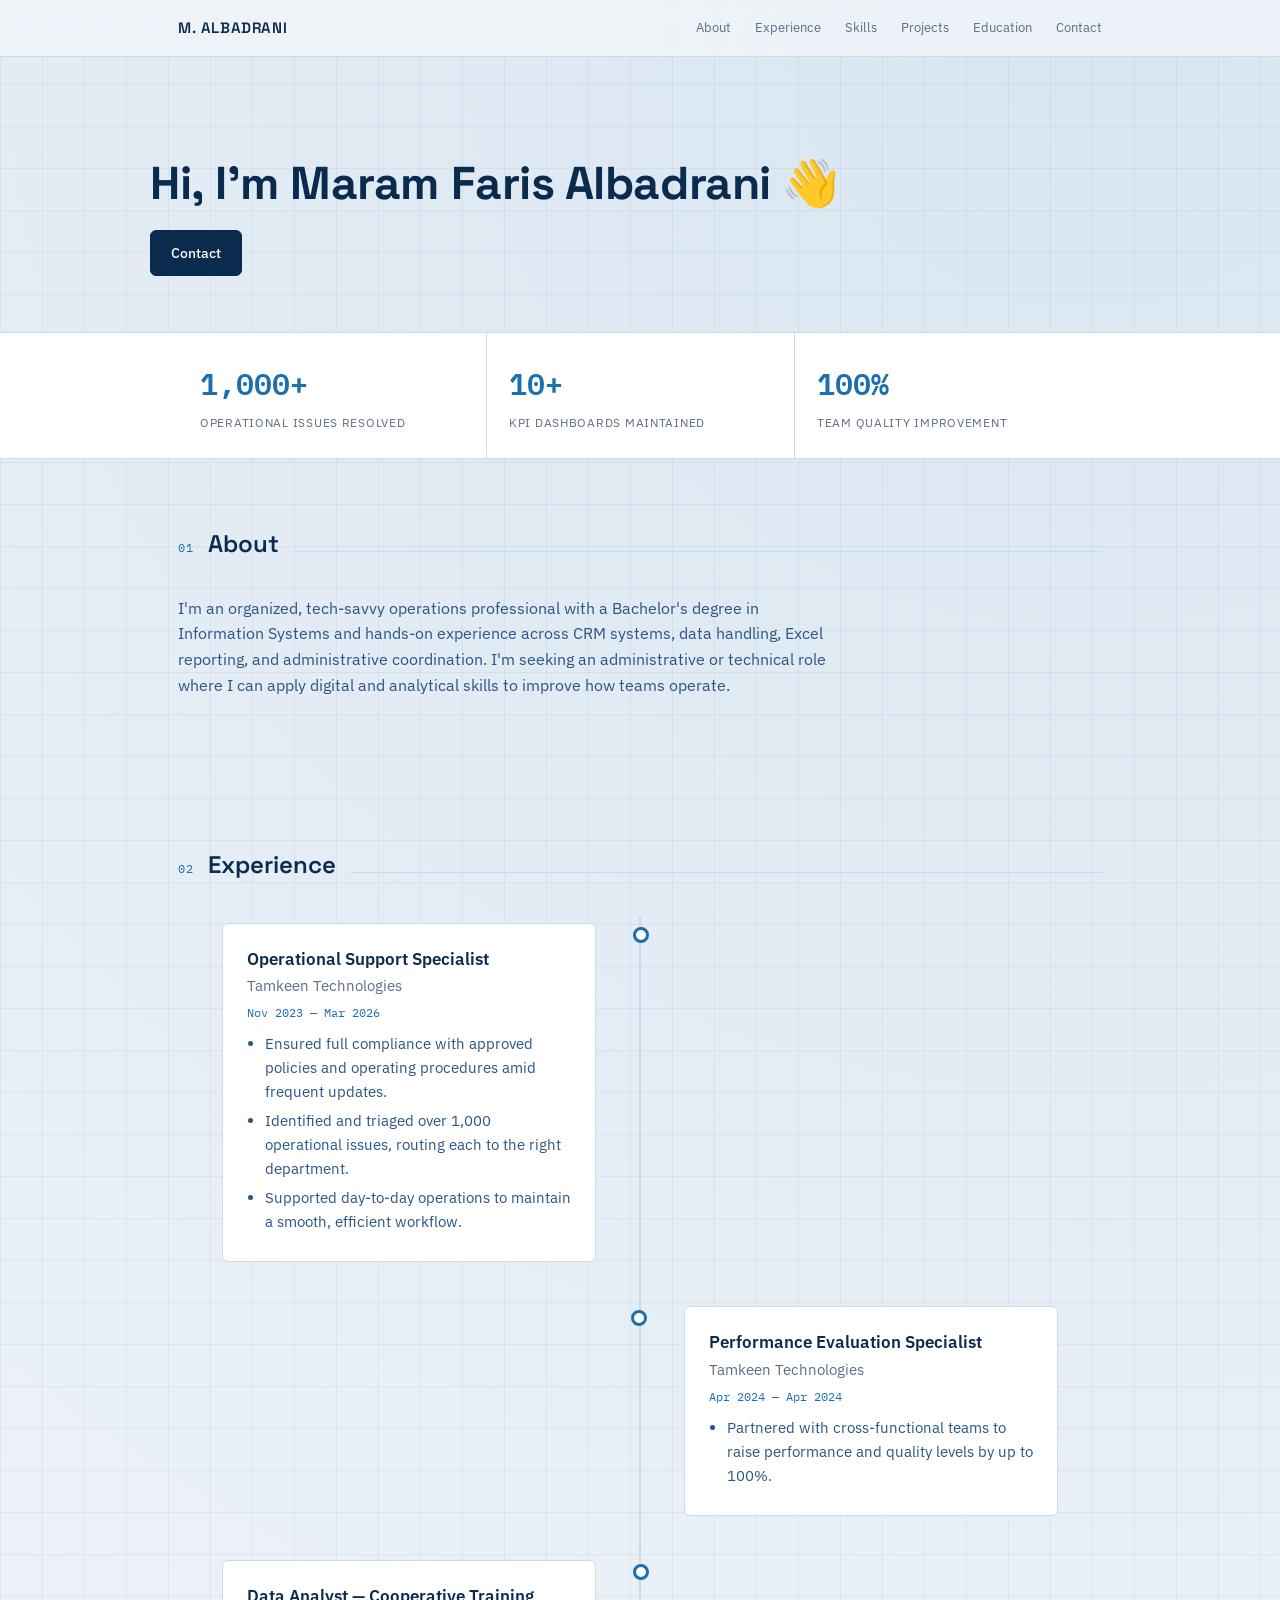
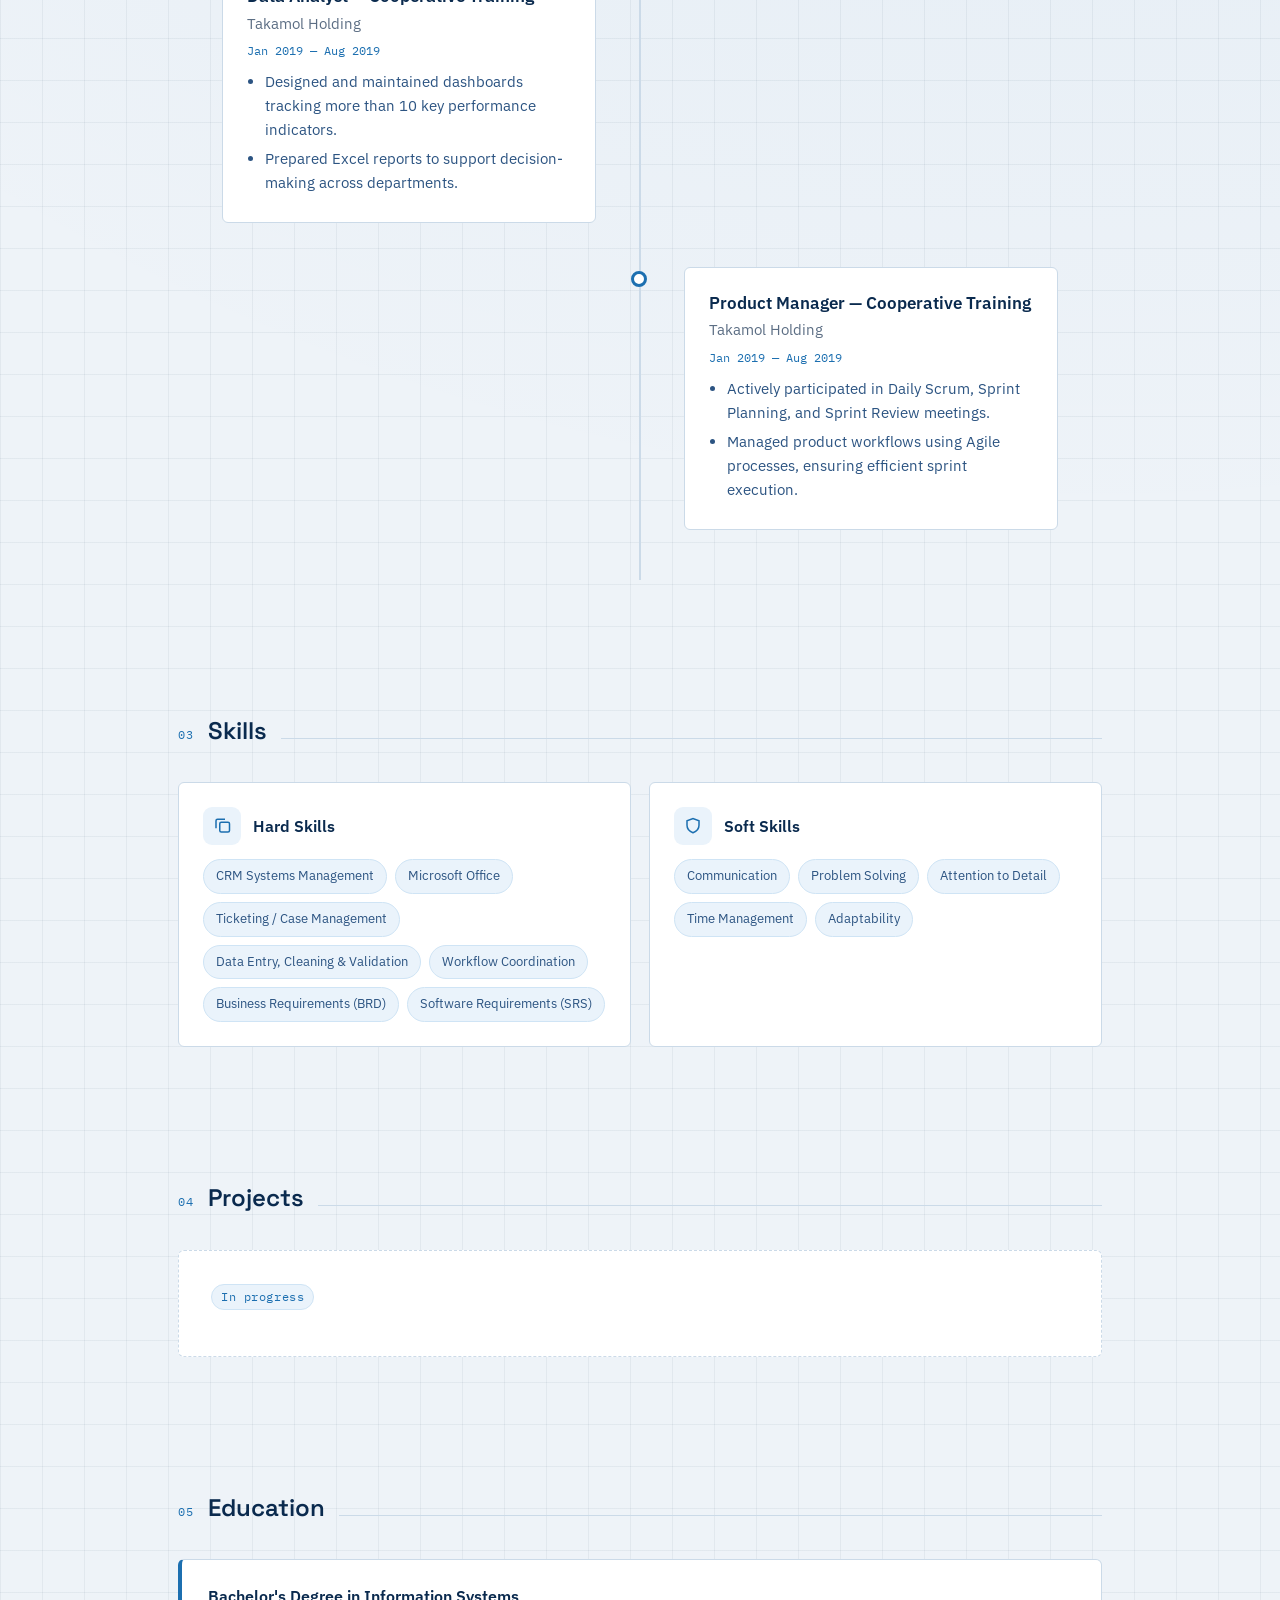
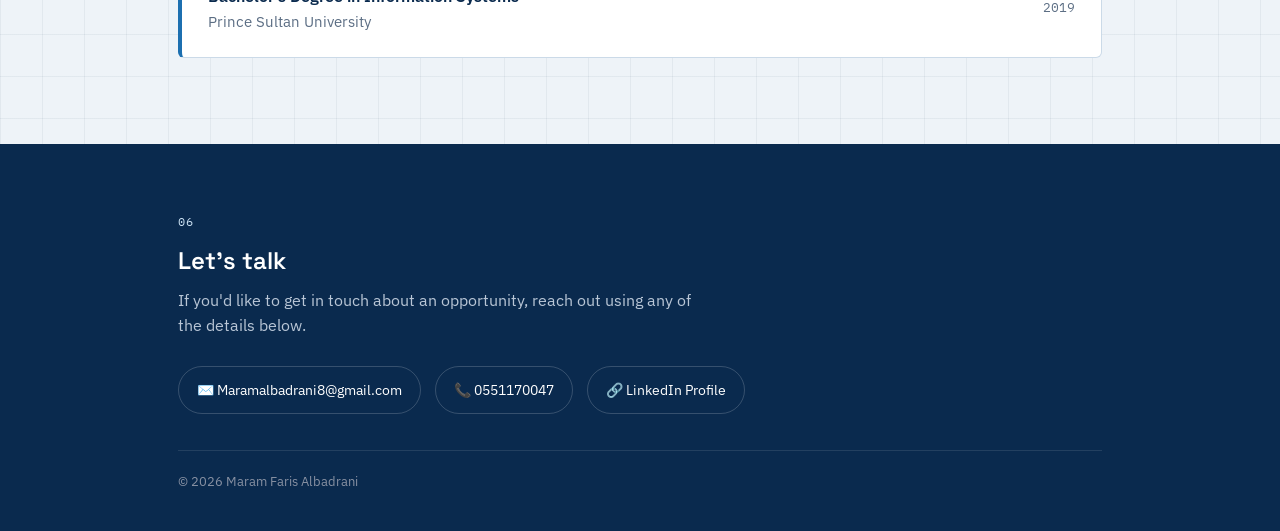
==== index (6).html @ d155d816 "Add files via upload" ====
<!DOCTYPE html>
<html lang="en">
<head>
<meta charset="UTF-8">
<meta name="viewport" content="width=device-width, initial-scale=1.0">
<title>Maram Faris Albadrani — Operations Support Specialist</title>
<meta property="og:title" content="Maram Faris Albadrani — Operations Support Specialist">
<meta property="og:description" content="Portfolio: CRM systems, data reporting, and workflow coordination.">
<meta property="og:image" content="https://REPLACE-WITH-YOUR-NETLIFY-URL/portfolio-preview.png">
<meta property="og:type" content="website">
<meta property="og:url" content="https://REPLACE-WITH-YOUR-NETLIFY-URL/">
<meta name="twitter:card" content="summary_large_image">
<link rel="preconnect" href="https://fonts.googleapis.com">
<link href="https://fonts.googleapis.com/css2?family=Space+Grotesk:wght@400;500;600;700&family=IBM+Plex+Sans:wght@400;500;600&family=IBM+Plex+Mono:wght@400;500;600&display=swap" rel="stylesheet">
<style>
  :root{
    --ink:#0A2A4E;
    --ink-soft:#2C5482;
    --paper:#EEF3F8;
    --panel:#FFFFFF;
    --line:#CBDAE8;
    --accent:#1C6FB0;
    --accent-soft:#CFE4F5;
    --accent-pale:#EAF3FB;
    --teal:#2E6F9E;
    --text:#152238;
    --text-mute:#5C6E84;
    --radius:6px;
  }
  *{box-sizing:border-box;}
  html{scroll-behavior:smooth;}
  body{
    margin:0;
    background-color:var(--paper);
    background-image:
      linear-gradient(rgba(10,42,78,0.055) 1px, transparent 1px),
      linear-gradient(90deg, rgba(10,42,78,0.055) 1px, transparent 1px),
      radial-gradient(circle at 85% 0%, rgba(28,111,176,0.10), transparent 55%);
    background-size:42px 42px, 42px 42px, 100% 100%;
    color:var(--text);
    font-family:'IBM Plex Sans', sans-serif;
    line-height:1.6;
    -webkit-font-smoothing:antialiased;
  }
  a{color:inherit;}
  .wrap{max-width:980px;margin:0 auto;padding:0 28px;}
  svg{display:block;}

  header{
    position:sticky;top:0;z-index:20;
    background:rgba(238,243,248,0.92);
    backdrop-filter:blur(6px);
    border-bottom:1px solid var(--line);
  }
  .nav{
    display:flex;align-items:center;justify-content:space-between;
    max-width:980px;margin:0 auto;padding:16px 28px;
  }
  .nav-name{
    font-family:'Space Grotesk',sans-serif;
    font-weight:600;font-size:15px;letter-spacing:.04em;
    color:var(--ink);
  }
  .nav-links{display:flex;gap:24px;font-size:13px;color:var(--text-mute);}
  .nav-links a{text-decoration:none;transition:color .15s;}
  .nav-links a:hover{color:var(--accent);}

  .hero{padding:100px 0 56px;}
  h1{
    font-family:'Space Grotesk',sans-serif;
    font-size:clamp(30px,5.2vw,46px);
    line-height:1.15;
    margin:0 0 20px;
    color:var(--ink);
    font-weight:700;
    letter-spacing:-0.01em;
  }
  .hero-wave{color:var(--accent);}
  .hero-cta{display:flex;gap:12px;flex-wrap:wrap;}
  .btn{
    display:inline-flex;align-items:center;gap:8px;
    padding:11px 20px;font-size:14px;font-weight:500;
    border-radius:var(--radius);text-decoration:none;
    border:1px solid var(--ink);transition:all .18s;
    font-family:'IBM Plex Sans',sans-serif;
  }
  .btn-primary{background:var(--ink);color:#fff;}
  .btn-primary:hover{background:var(--accent);border-color:var(--accent);}
  .btn-ghost{background:transparent;color:var(--ink);}
  .btn-ghost:hover{background:var(--ink);color:#fff;}

  .metrics{border-top:1px solid var(--line);border-bottom:1px solid var(--line);background:var(--panel);}
  .metrics-inner{max-width:980px;margin:0 auto;padding:0 28px;display:grid;grid-template-columns:repeat(3,1fr);}
  .metric{padding:26px 22px;border-left:1px solid var(--line);}
  .metric:first-child{border-left:none;}
  .metric-num{font-family:'IBM Plex Mono',monospace;font-size:30px;font-weight:600;color:var(--accent);}
  .metric-label{font-size:12px;color:var(--text-mute);margin-top:6px;text-transform:uppercase;letter-spacing:.06em;}

  section{padding:66px 0;}
  .section-head{display:flex;align-items:baseline;gap:14px;margin-bottom:32px;}
  .section-tag{font-family:'IBM Plex Mono',monospace;font-size:12px;color:var(--accent);letter-spacing:.08em;}
  h2{font-family:'Space Grotesk',sans-serif;font-size:24px;font-weight:600;color:var(--ink);margin:0;}
  .rule{flex:1;height:1px;background:var(--line);}

  .about p{max-width:660px;color:var(--ink-soft);font-size:16px;}

  .timeline{position:relative;padding:6px 0;}
  .timeline::before{
    content:"";position:absolute;left:50%;top:0;bottom:0;width:2px;
    background:var(--line);transform:translateX(-50%);
  }
  .job-row{position:relative;width:50%;padding:0 44px 44px;box-sizing:border-box;}
  .job-row:nth-child(odd){left:0;}
  .job-row:nth-child(even){left:50%;}
  .job-row .dot{
    position:absolute;top:4px;width:16px;height:16px;border-radius:50%;
    background:var(--panel);border:3px solid var(--accent);z-index:2;
  }
  .job-row:nth-child(odd) .dot{right:-9px;}
  .job-row:nth-child(even) .dot{left:-9px;}
  .job{
    background:var(--panel);border:1px solid var(--line);
    border-radius:var(--radius);padding:22px 24px;
  }
  .job-top{display:flex;flex-direction:column;gap:2px;margin-bottom:8px;}
  .job-title{font-weight:600;font-size:16.5px;color:var(--ink);}
  .job-co{color:var(--text-mute);font-size:14.5px;}
  .job-dates{
    font-family:'IBM Plex Mono',monospace;font-size:12px;color:var(--accent);
    margin-top:4px;display:inline-block;
  }
  .job ul{margin:10px 0 0;padding-left:18px;color:var(--ink-soft);font-size:15px;}
  .job li{margin-bottom:5px;}

  @media(max-width:768px){
    .timeline::before{left:20px;}
    .job-row{width:100%;left:0!important;padding:0 0 32px 52px;}
    .job-row .dot{left:12px!important;right:auto!important;top:4px;}
  }

  .skills-grid{display:grid;grid-template-columns:repeat(2,1fr);gap:18px;}
  .skill-card{
    background:var(--panel);border:1px solid var(--line);border-radius:var(--radius);
    padding:24px;
  }
  .skill-card-head{display:flex;align-items:center;gap:12px;margin-bottom:14px;}
  .skill-icon{
    width:38px;height:38px;border-radius:9px;background:var(--accent-pale);
    display:flex;align-items:center;justify-content:center;color:var(--accent);flex:none;
  }
  .skill-card h3{margin:0;font-size:15.5px;color:var(--ink);font-weight:600;}
  .tag-row{display:flex;flex-wrap:wrap;gap:8px;}
  .tag{
    font-size:13px;padding:6px 12px;background:var(--accent-pale);
    border:1px solid var(--accent-soft);border-radius:20px;color:var(--ink-soft);
  }

  .project-card{
    border:1px dashed var(--line);background:var(--panel);
    padding:32px;border-radius:var(--radius);text-align:left;
  }
  .project-card .status{
    display:inline-block;font-family:'IBM Plex Mono',monospace;font-size:11.5px;
    color:var(--accent);border:1px solid var(--accent-soft);background:var(--accent-pale);
    padding:3px 9px;border-radius:20px;margin-bottom:14px;letter-spacing:.05em;
  }
  .project-card p{color:var(--text-mute);font-size:15px;margin:0;max-width:520px;}

  .edu-card{
    display:flex;justify-content:space-between;flex-wrap:wrap;gap:8px 20px;align-items:center;
    padding:24px 26px;background:var(--panel);border:1px solid var(--line);
    border-left:4px solid var(--accent);border-radius:var(--radius);
  }
  .edu-degree{font-weight:600;color:var(--ink);}
  .edu-school{color:var(--text-mute);font-size:14.5px;}
  .edu-year{font-family:'IBM Plex Mono',monospace;font-size:13px;color:var(--text-mute);}

  footer{background:var(--ink);color:#EDEFF3;padding:64px 0 40px;margin-top:20px;}
  footer .footer-inner{max-width:980px;margin:0 auto;padding:0 28px;}
  footer h2{color:#fff;}
  footer .section-tag{color:var(--accent-soft);}
  .footer-lede{color:#B9C6D6;max-width:520px;font-size:15.5px;margin:8px 0 28px;}
  .contact-grid{display:flex;gap:14px;flex-wrap:wrap;}
  .contact-pill{
    display:flex;align-items:center;gap:10px;
    padding:12px 18px;border:1px solid rgba(255,255,255,.18);border-radius:30px;
    text-decoration:none;color:#fff;font-size:14px;transition:all .15s;
  }
  .contact-pill:hover{background:var(--accent);border-color:var(--accent);}
  .foot-note{font-size:12.5px;color:#8891A3;margin-top:36px;border-top:1px solid rgba(255,255,255,.1);padding-top:20px;}

  @media(max-width:640px){
    .nav-links{display:none;}
    .hero{padding:64px 0 40px;}
    .eyebrow{margin:0 0 26px;}
    h1{margin:0 0 20px;}
    .metrics-inner{grid-template-columns:1fr;}
    .metric{border-left:none;border-top:1px solid var(--line);}
    .metric:first-child{border-top:none;}
    .skills-grid{grid-template-columns:1fr;}
    .job{flex-direction:column;}
    footer .footer-inner{flex-direction:column;align-items:flex-start;}
  }
</style>
</head>
<body>

<header>
  <div class="nav">
    <div class="nav-name">M. ALBADRANI</div>
    <nav class="nav-links">
      <a href="#about">About</a>
      <a href="#experience">Experience</a>
      <a href="#skills">Skills</a>
      <a href="#projects">Projects</a>
      <a href="#education">Education</a>
      <a href="#contact">Contact</a>
    </nav>
  </div>
</header>

<div class="wrap hero">
  <h1>Hi, I'm Maram Faris Albadrani <span class="hero-wave">👋</span></h1>
  <div class="hero-cta">
    <a class="btn btn-primary" href="mailto:Maramalbadrani8@gmail.com">Contact</a>
  </div>
</div>

<div class="metrics">
  <div class="metrics-inner">
    <div class="metric">
      <div class="metric-num">1,000+</div>
      <div class="metric-label">Operational issues resolved</div>
    </div>
    <div class="metric">
      <div class="metric-num">10+</div>
      <div class="metric-label">KPI dashboards maintained</div>
    </div>
    <div class="metric">
      <div class="metric-num">100%</div>
      <div class="metric-label">Team quality improvement</div>
    </div>
  </div>
</div>

<div class="wrap">

  <section id="about" class="about">
    <div class="section-head">
      <span class="section-tag">01</span>
      <h2>About</h2>
      <div class="rule"></div>
    </div>
    <p>I'm an organized, tech-savvy operations professional with a Bachelor's degree in Information Systems and hands-on experience across CRM systems, data handling, Excel reporting, and administrative coordination. I'm seeking an administrative or technical role where I can apply digital and analytical skills to improve how teams operate.</p>
  </section>

  <section id="experience">
    <div class="section-head">
      <span class="section-tag">02</span>
      <h2>Experience</h2>
      <div class="rule"></div>
    </div>

    <div class="timeline">

      <div class="job-row">
        <span class="dot"></span>
        <div class="job">
          <div class="job-top">
            <div class="job-title">Operational Support Specialist</div>
            <div class="job-co">Tamkeen Technologies</div>
            <span class="job-dates">Nov 2023 — Mar 2026</span>
          </div>
          <ul>
            <li>Ensured full compliance with approved policies and operating procedures amid frequent updates.</li>
            <li>Identified and triaged over 1,000 operational issues, routing each to the right department.</li>
            <li>Supported day-to-day operations to maintain a smooth, efficient workflow.</li>
          </ul>
        </div>
      </div>

      <div class="job-row">
        <span class="dot"></span>
        <div class="job">
          <div class="job-top">
            <div class="job-title">Performance Evaluation Specialist</div>
            <div class="job-co">Tamkeen Technologies</div>
            <span class="job-dates">Apr 2024 — Apr 2024</span>
          </div>
          <ul>
            <li>Partnered with cross-functional teams to raise performance and quality levels by up to 100%.</li>
          </ul>
        </div>
      </div>

      <div class="job-row">
        <span class="dot"></span>
        <div class="job">
          <div class="job-top">
            <div class="job-title">Data Analyst — Cooperative Training</div>
            <div class="job-co">Takamol Holding</div>
            <span class="job-dates">Jan 2019 — Aug 2019</span>
          </div>
          <ul>
            <li>Designed and maintained dashboards tracking more than 10 key performance indicators.</li>
            <li>Prepared Excel reports to support decision-making across departments.</li>
          </ul>
        </div>
      </div>

      <div class="job-row">
        <span class="dot"></span>
        <div class="job">
          <div class="job-top">
            <div class="job-title">Product Manager — Cooperative Training</div>
            <div class="job-co">Takamol Holding</div>
            <span class="job-dates">Jan 2019 — Aug 2019</span>
          </div>
          <ul>
            <li>Actively participated in Daily Scrum, Sprint Planning, and Sprint Review meetings.</li>
            <li>Managed product workflows using Agile processes, ensuring efficient sprint execution.</li>
          </ul>
        </div>
      </div>

    </div>
  </section>

  <section id="skills">
    <div class="section-head">
      <span class="section-tag">03</span>
      <h2>Skills</h2>
      <div class="rule"></div>
    </div>
    <div class="skills-grid">
      <div class="skill-card">
        <div class="skill-card-head">
          <div class="skill-icon">
            <svg width="18" height="18" viewBox="0 0 24 24" fill="none" stroke="currentColor" stroke-width="2"><path d="M20 7h-9a2 2 0 0 0-2 2v9a2 2 0 0 0 2 2h9a2 2 0 0 0 2-2V9a2 2 0 0 0-2-2z"/><path d="M4 15V5a2 2 0 0 1 2-2h10"/></svg>
          </div>
          <h3>Hard Skills</h3>
        </div>
        <div class="tag-row">
          <span class="tag">CRM Systems Management</span>
          <span class="tag">Microsoft Office</span>
          <span class="tag">Ticketing / Case Management</span>
          <span class="tag">Data Entry, Cleaning & Validation</span>
          <span class="tag">Workflow Coordination</span>
          <span class="tag">Business Requirements (BRD)</span>
          <span class="tag">Software Requirements (SRS)</span>
        </div>
      </div>
      <div class="skill-card">
        <div class="skill-card-head">
          <div class="skill-icon">
            <svg width="18" height="18" viewBox="0 0 24 24" fill="none" stroke="currentColor" stroke-width="2"><path d="M12 21c-4.4-1.6-8-5.6-8-10V5l8-3 8 3v6c0 4.4-3.6 8.4-8 10z"/></svg>
          </div>
          <h3>Soft Skills</h3>
        </div>
        <div class="tag-row">
          <span class="tag">Communication</span>
          <span class="tag">Problem Solving</span>
          <span class="tag">Attention to Detail</span>
          <span class="tag">Time Management</span>
          <span class="tag">Adaptability</span>
        </div>
      </div>
    </div>
  </section>

  <section id="projects">
    <div class="section-head">
      <span class="section-tag">04</span>
      <h2>Projects</h2>
      <div class="rule"></div>
    </div>
    <div class="project-card">
      <span class="status">In progress</span>
    </div>
  </section>

  <section id="education">
    <div class="section-head">
      <span class="section-tag">05</span>
      <h2>Education</h2>
      <div class="rule"></div>
    </div>
    <div class="edu-card">
      <div>
        <div class="edu-degree">Bachelor's Degree in Information Systems</div>
        <div class="edu-school">Prince Sultan University</div>
      </div>
      <div class="edu-year">2019</div>
    </div>
  </section>

</div>

<footer id="contact">
  <div class="footer-inner">
    <span class="section-tag">06</span>
    <h2 style="margin-top:8px;">Let's talk</h2>
    <p class="footer-lede">If you'd like to get in touch about an opportunity, reach out using any of the details below.</p>
    <div class="contact-grid">
      <a class="contact-pill" href="mailto:Maramalbadrani8@gmail.com">✉️ Maramalbadrani8@gmail.com</a>
      <a class="contact-pill" href="tel:0551170047">📞 0551170047</a>
      <a class="contact-pill" href="https://2u.pw/n22Ko" target="_blank" rel="noopener">🔗 LinkedIn Profile</a>
    </div>
    <div class="foot-note">© 2026 Maram Faris Albadrani</div>
  </div>
</footer>

</body>
</html>
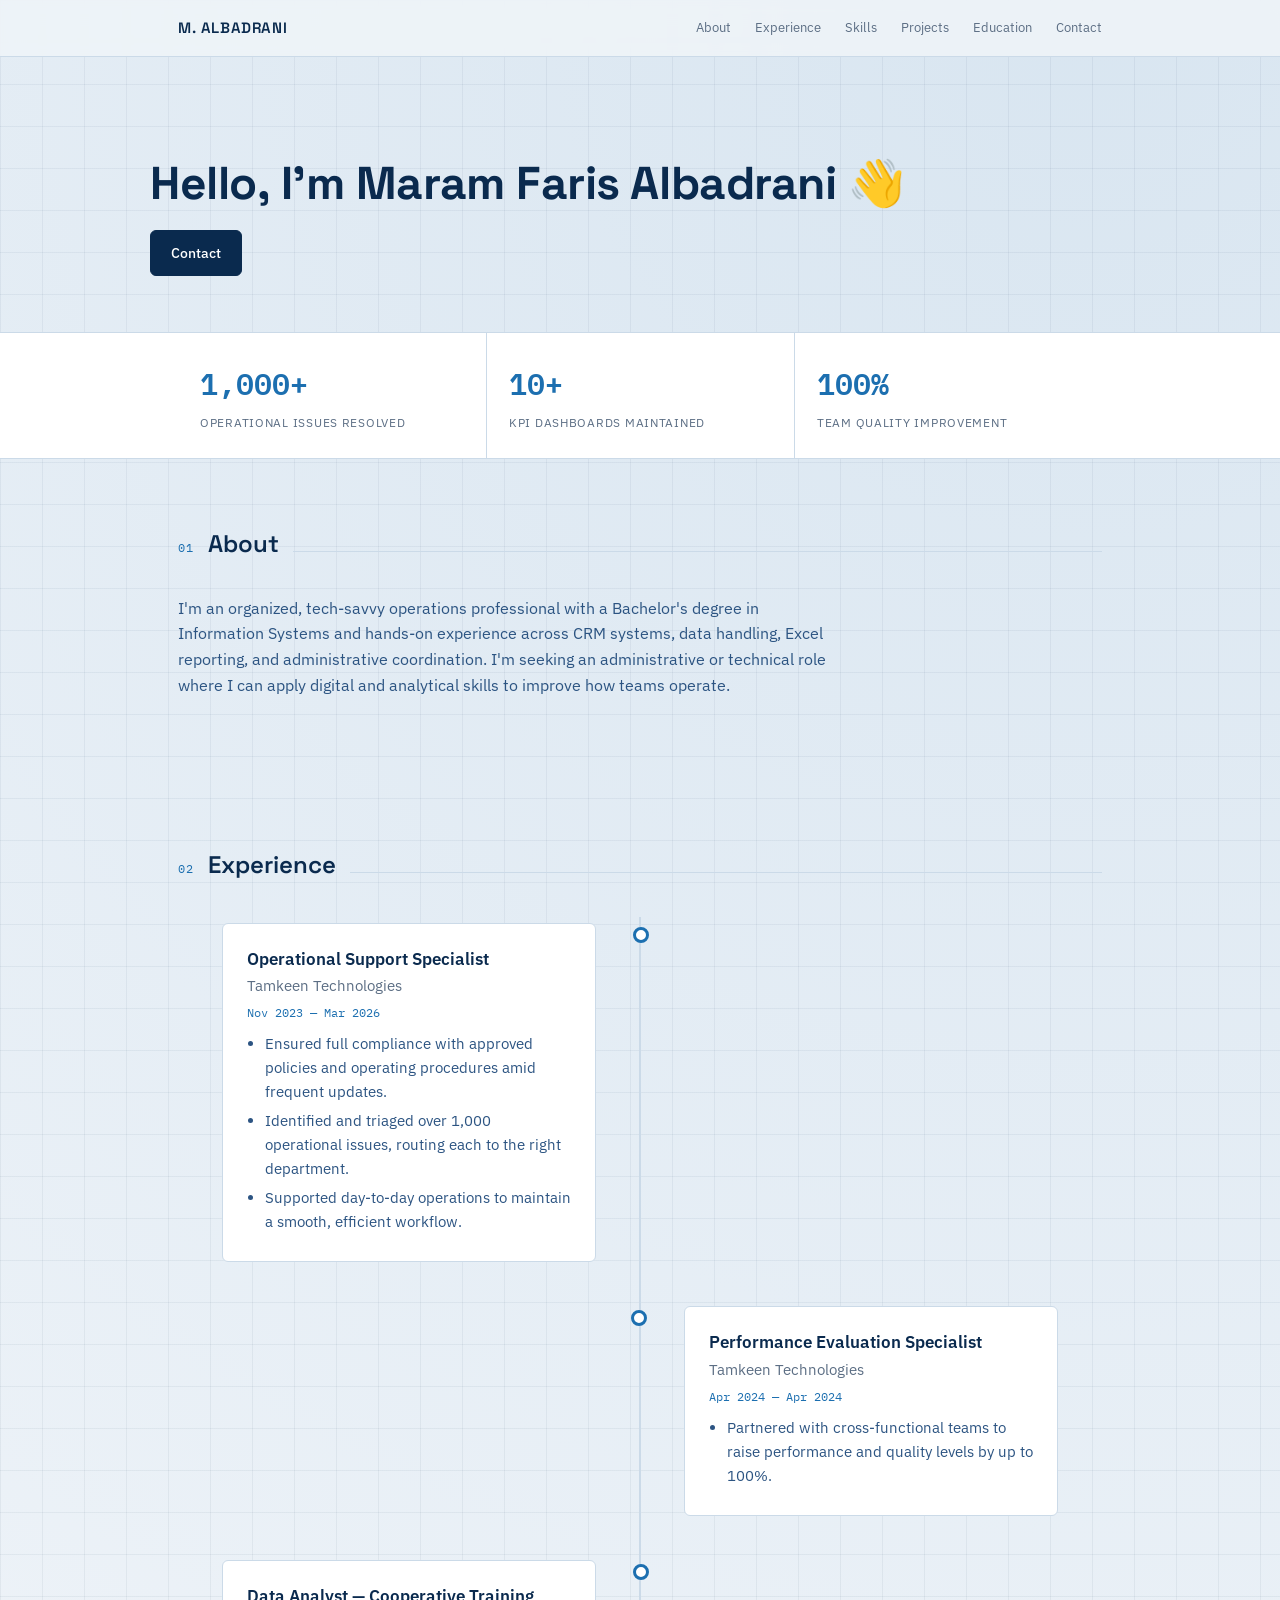
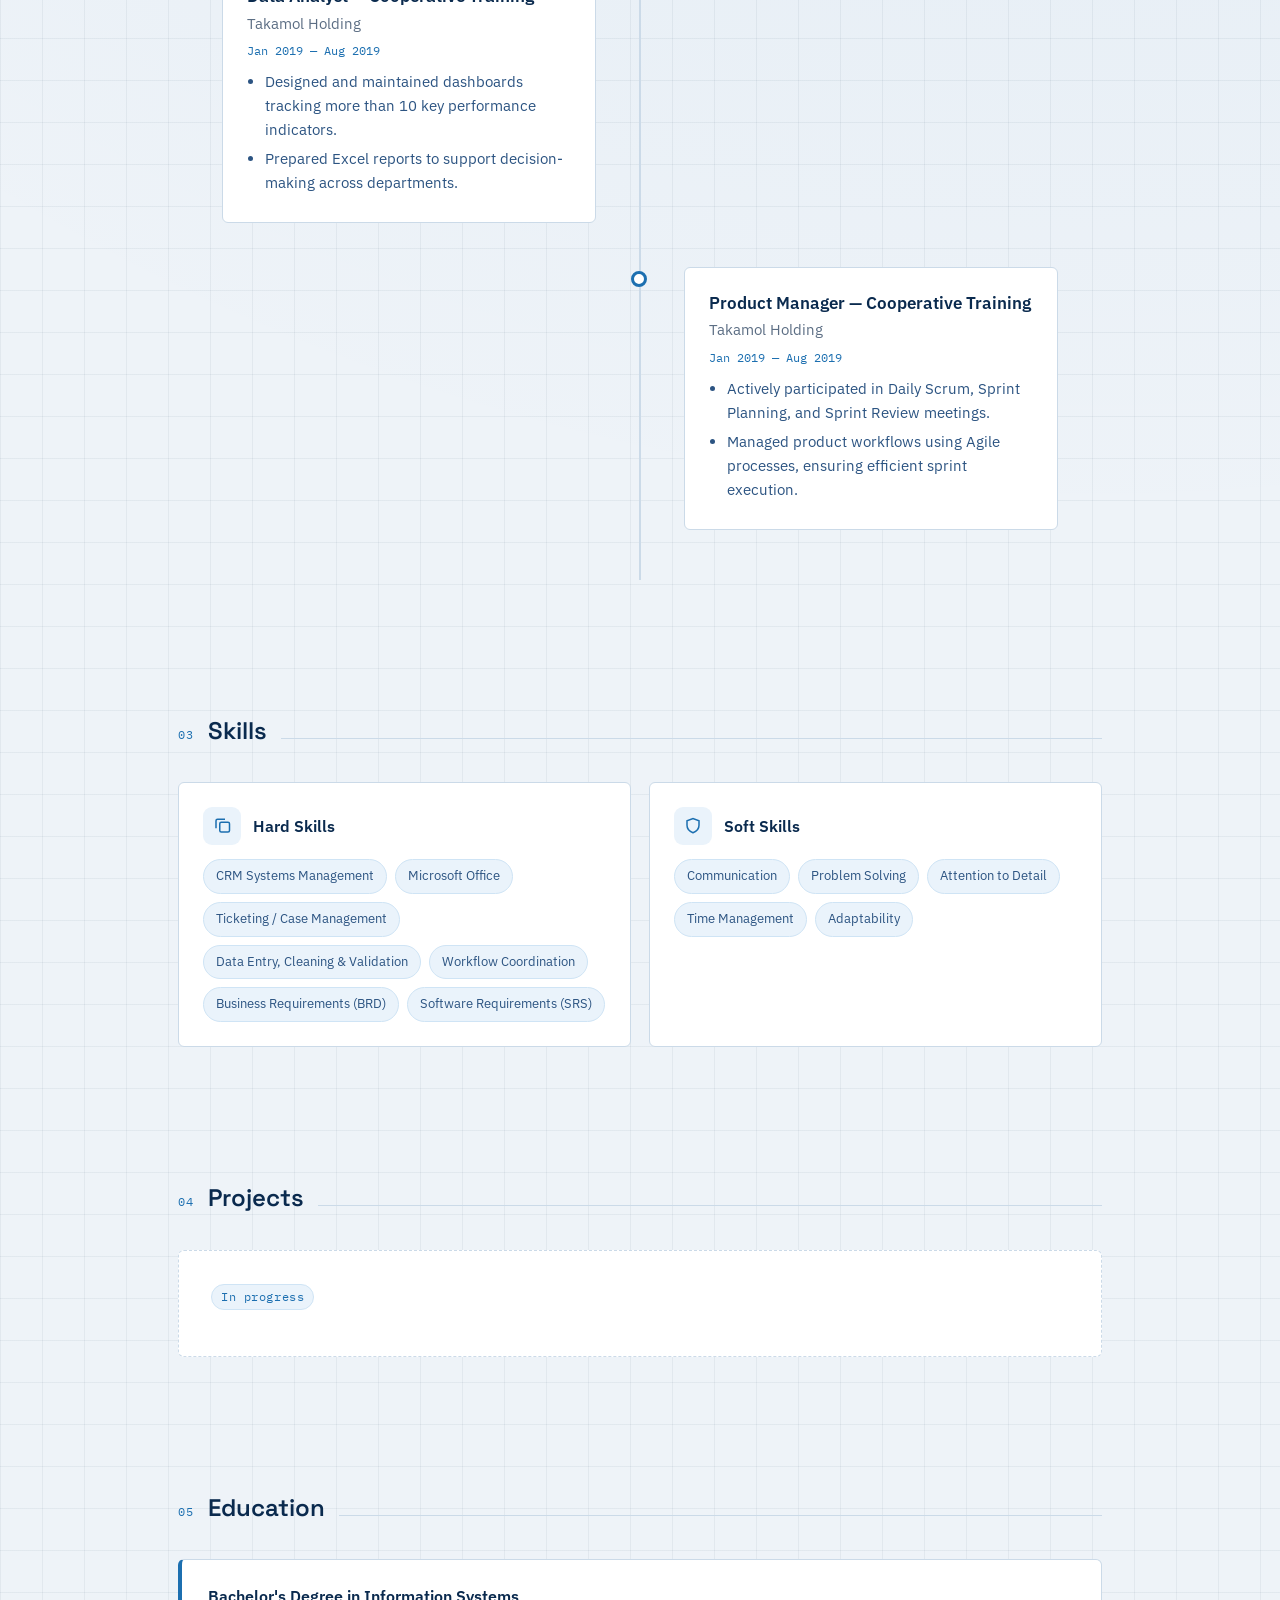
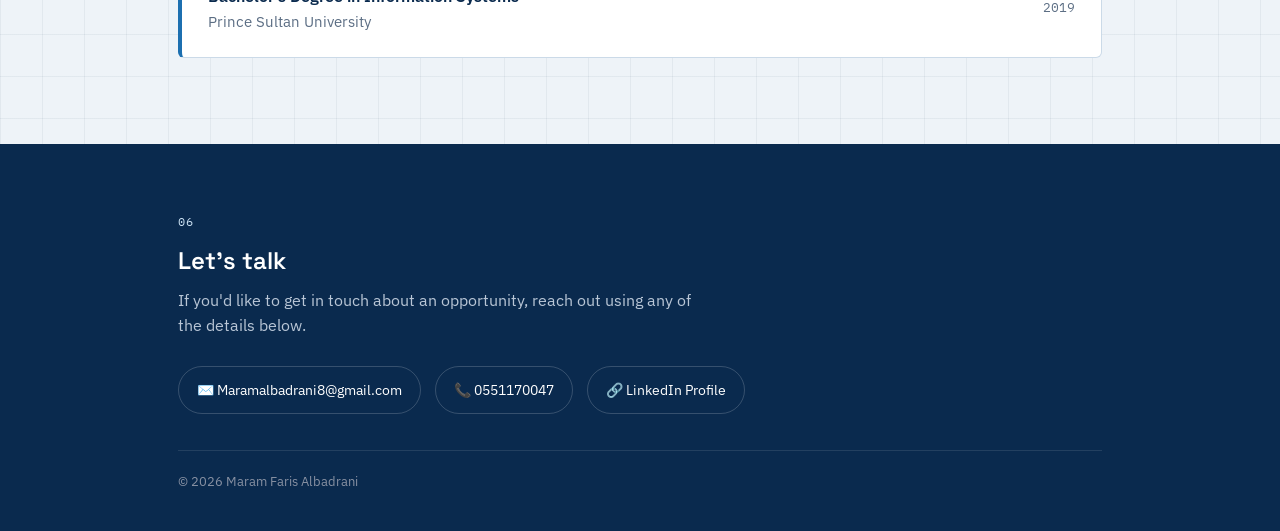
==== commit e0c0a104: "Change greeting from 'Hi' to 'Hello'" ====
--- a/index (6).html
+++ b/index (6).html
@@ -220,7 +220,7 @@
 </header>
 
 <div class="wrap hero">
-  <h1>Hi, I'm Maram Faris Albadrani <span class="hero-wave">👋</span></h1>
+  <h1>Hello, I'm Maram Faris Albadrani <span class="hero-wave">👋</span></h1>
   <div class="hero-cta">
     <a class="btn btn-primary" href="mailto:Maramalbadrani8@gmail.com">Contact</a>
   </div>
